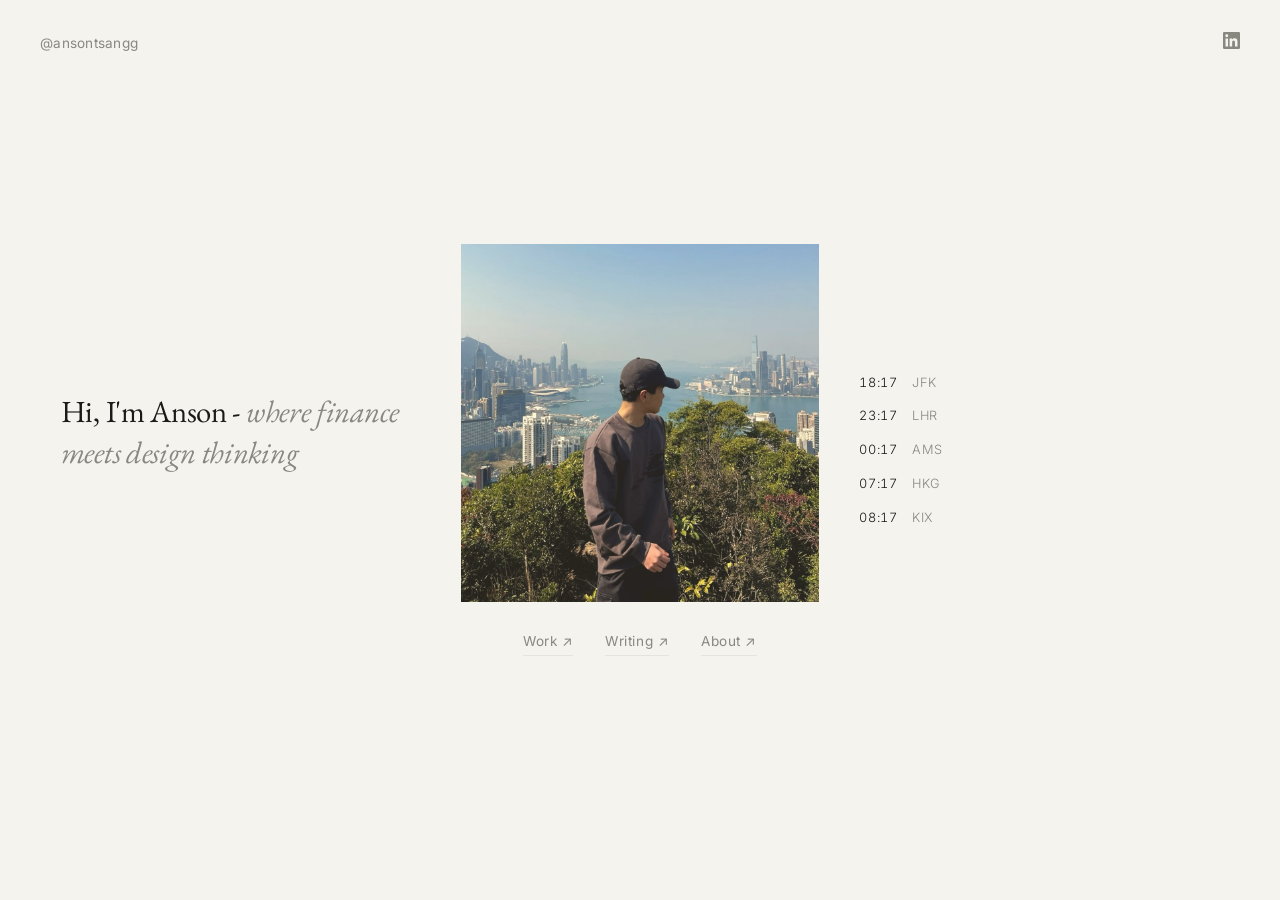
==== index.html @ f6014dbf "first commit" ====
<!doctype html>
<html lang="en">
  <head>
    <meta charset="UTF-8" />
    <meta name="viewport" content="width=device-width, initial-scale=1.0" />
    <title>Anson Tsang</title>
    <meta
      name="description"
      content="Anson Tsang - builder, thinker, writer."
    />
    <link rel="preconnect" href="https://fonts.googleapis.com" />
    <link rel="preconnect" href="https://fonts.gstatic.com" crossorigin />
    <link
      href="https://fonts.googleapis.com/css2?family=Inter:wght@300;400;500&family=EB+Garamond:ital,wght@0,400;0,500;1,400&display=swap"
      rel="stylesheet"
    />
    <link rel="stylesheet" href="styles.css" />
  </head>
  <body class="home-body">
    <!-- ─── Top Left: Handle ─────────────────────────────────── -->
    <a href="index.html" class="home-handle">@ansontsangg</a>

    <!-- ─── LinkedIn icon - top right ────────────────────────── -->
    <div class="home-top-right">
      <a
        href="https://www.linkedin.com/in/ansontsangg/"
        target="_blank"
        rel="noopener noreferrer"
        class="linkedin-icon-btn"
        aria-label="LinkedIn profile"
      >
        <svg viewBox="0 0 24 24" fill="currentColor" aria-hidden="true">
          <path
            d="M20.447 20.452h-3.554v-5.569c0-1.328-.027-3.037-1.852-3.037-1.853 0-2.136 1.445-2.136 2.939v5.667H9.351V9h3.414v1.561h.046c.477-.9 1.637-1.85 3.37-1.85 3.601 0 4.267 2.37 4.267 5.455v6.286zM5.337 7.433a2.062 2.062 0 0 1-2.063-2.065 2.064 2.064 0 1 1 2.063 2.065zm1.782 13.019H3.555V9h3.564v11.452zM22.225 0H1.771C.792 0 0 .774 0 1.729v20.542C0 23.227.792 24 1.771 24h20.451C23.2 24 24 23.227 24 22.271V1.729C24 .774 23.2 0 22.222 0h.003z"
          />
        </svg>
      </a>
    </div>

    <!-- ─── LCR Layout: Text | Photo & Links | Clocks ───────── -->
    <main class="home-full">
      <!-- LEFT: intro text -->
      <div class="home-inner">
        <h1 class="home-heading">
          Hi, I'm Anson - <em>where finance meets design thinking</em>
        </h1>
      </div>

      <!-- CENTRE: square photo + links -->
      <div class="home-centre">
        <img
          src="474770737_584428691124897_854853424259294176_n.png"
          alt="Anson Tsang"
          class="home-photo"
        />
        <nav class="home-links">
          <a href="work.html" class="home-link">Work ↗</a>
          <a href="writing.html" class="home-link">Writing ↗</a>
          <a href="about.html" class="home-link">About ↗</a>
        </nav>
      </div>

      <!-- RIGHT: clocks -->
      <div class="home-clocks">
        <div class="clock-row" data-full="New York">
          <span class="clock-time" id="clockNY"></span>
          <span class="clock-city">JFK</span>
        </div>

        <div class="clock-row" data-full="London">
          <span class="clock-time" id="clockLondon"></span>
          <span class="clock-city">LHR</span>
        </div>
        <div class="clock-row" data-full="Amsterdam">
          <span class="clock-time" id="clockAMS"></span>
          <span class="clock-city">AMS</span>
        </div>
        <div class="clock-row" data-full="Hong Kong">
          <span class="clock-time" id="clockHK"></span>
          <span class="clock-city">HKG</span>
        </div>
        <div class="clock-row" data-full="Kyoto">
          <span class="clock-time" id="clockKyo"></span>
          <span class="clock-city">KIX</span>
        </div>
      </div>
    </main>

    <script>
      /* ── Live clocks ──────────────────────────────────────── */
      const clocks = [
        ["clockNY", "America/New_York"],
        ["clockHK", "Asia/Hong_Kong"],
        ["clockLondon", "Europe/London"],
        ["clockAMS", "Europe/Amsterdam"],
        ["clockKyo", "Asia/Tokyo"],
      ];
      function tick() {
        clocks.forEach(([id, tz]) => {
          document.getElementById(id).textContent =
            new Date().toLocaleTimeString("en-GB", {
              hour: "2-digit",
              minute: "2-digit",
              timeZone: tz,
            });
        });
      }
      tick();
      setInterval(tick, 1000);

      /* ── Typing hover on city codes ───────────────────────── */
      document.querySelectorAll(".clock-row").forEach((row) => {
        const cityEl = row.querySelector(".clock-city");
        const code = cityEl.textContent.trim();
        const full = row.dataset.full;
        let timer = null;

        function typeOut(target, from, step) {
          clearTimeout(timer);
          let i = from;
          function run() {
            i += step;
            if (step > 0 && i >= target.length) {
              cityEl.textContent = target;
              return;
            }
            if (step < 0 && i <= code.length) {
              cityEl.textContent = code;
              return;
            }
            cityEl.textContent = target.slice(0, i);
            timer = setTimeout(run, 38);
          }
          run();
        }

        row.addEventListener("mouseenter", () =>
          typeOut(full, cityEl.textContent.length, 1),
        );
        row.addEventListener("mouseleave", () =>
          typeOut(full, cityEl.textContent.length, -1),
        );
      });
    </script>
  </body>
</html>
---- styles.css ----
/* ═══════════════════════════════════════════════════════════
   RESET & BASE
═══════════════════════════════════════════════════════════ */
*,
*::before,
*::after {
  box-sizing: border-box;
  margin: 0;
  padding: 0;
}

:root {
  --bg: #f5f3ee;
  --fg: #1a1a18;
  --muted: #888880;
  --accent: #1a1a18;
  --border: #e4e3df;
  --serif: "EB Garamond", Georgia, serif;
  --sans: "Inter", system-ui, sans-serif;
  --ease: cubic-bezier(0.4, 0, 0.2, 1);
  --radius: 4px;
  --max-w: 780px;
  --nav-h: 85px;
}

html {
  font-size: 16px;
  scroll-behavior: smooth;
}

body {
  background: var(--bg);
  color: var(--fg);
  font-family: var(--sans);
  font-weight: 300;
  line-height: 1.7;
  min-height: 100vh;
  display: flex;
  flex-direction: column;
  -webkit-font-smoothing: antialiased;
}

a {
  color: inherit;
  text-decoration: none;
}

/* ═══════════════════════════════════════════════════════════
   NAV
═══════════════════════════════════════════════════════════ */
#nav {
  position: fixed;
  top: 0;
  left: 0;
  right: 0;
  height: var(--nav-h);
  display: flex;
  align-items: flex-start;
  padding: 32px 40px 0 40px;
  background: var(--bg);
  border-bottom: 1px solid transparent;
  transition: border-color 0.3s var(--ease);
  z-index: 100;
  justify-content: space-between;
}

#nav.scrolled {
  border-bottom-color: var(--border);
}

.nav-name {
  font-family: var(--sans);
  font-weight: 400;
  font-size: 0.85rem;
  letter-spacing: 0.02em;
  color: var(--muted);
  transition: color 0.2s var(--ease);
}

.nav-name:hover {
  color: var(--fg);
}

.nav-links {
  list-style: none;
  display: flex;
  gap: 32px;
}

.nav-links a {
  font-size: 0.9rem;
  font-weight: 300;
  color: var(--muted);
  transition: color 0.2s;
  letter-spacing: 0.01em;
}

.nav-links a:hover,
.nav-links a.active {
  color: var(--fg);
}

/* ═══════════════════════════════════════════════════════════
   PAGES
═══════════════════════════════════════════════════════════ */
#main {
  flex: 1;
  padding-top: var(--nav-h);
}

.page {
  display: none;
  min-height: calc(100vh - var(--nav-h));
  opacity: 0;
  transform: translateY(12px);
  transition:
    opacity 0.4s var(--ease),
    transform 0.4s var(--ease);
}

.page.active {
  display: flex;
  align-items: flex-start;
}

.page.visible {
  opacity: 1;
  transform: translateY(0);
}

/* ─── HOME (standalone full-screen, no nav) ─────────────── */
.home-body {
  overflow: hidden;
}

/* Top Left: Handle */
.home-handle {
  position: fixed;
  top: 32px;
  left: 40px;
  font-family: var(--sans);
  font-size: 0.85rem;
  font-weight: 400;
  color: var(--muted);
  letter-spacing: 0.02em;
  transition: color 0.2s var(--ease);
  z-index: 10;
}

.home-handle:hover {
  color: var(--fg);
}

/* Top Right: LinkedIn */
.home-top-right {
  position: fixed;
  top: 24px;
  right: 32px;
  z-index: 10;
}

.linkedin-icon-btn {
  color: var(--muted);
  transition:
    color 0.2s var(--ease),
    background 0.2s var(--ease);
  line-height: 0;
  padding: 8px;
  border-radius: 10px;
  background: transparent;
  display: flex;
}

.linkedin-icon-btn:hover {
  color: var(--fg);
  background: var(--border);
}

.linkedin-icon-btn svg {
  width: 17px;
  height: 17px;
}

/* ─── LCR layout: text | photo+links | clocks ──────────── */
.home-full {
  display: grid;
  grid-template-columns: 1fr auto 1fr;
  align-items: center;
  min-height: 100vh;
  padding: 0 40px;
  gap: 20px;
}

/* LEFT: Text */
.home-inner {
  max-width: 380px;
  justify-self: end;
  padding-right: 20px;
}

.home-heading {
  font-family: var(--serif);
  font-size: clamp(1.5rem, 2.4vw, 2.1rem);
  font-weight: 400;
  line-height: 1.35;
  letter-spacing: -0.01em;
  margin-bottom: 36px;
}

.home-heading em {
  font-style: italic;
  color: var(--muted);
}

/* CENTRE: Photo + Links */
.home-centre {
  flex: 0 0 auto;
  display: flex;
  flex-direction: column;
  align-items: center;
  gap: 28px;
}

.home-photo {
  width: clamp(220px, 28vw, 380px);
  height: clamp(220px, 28vw, 380px);
  object-fit: cover;
  border-radius: 0;
  display: block;
}

.home-links {
  display: flex;
  gap: 32px;
}

.home-link {
  font-size: 0.85rem;
  font-weight: 400;
  color: var(--muted);
  border-bottom: 1px solid var(--border);
  padding-bottom: 2px;
  letter-spacing: 0.04em;
  transition:
    color 0.2s,
    border-color 0.2s;
}

.home-link:hover {
  color: var(--fg);
  border-color: var(--fg);
}

/* RIGHT: Clocks */
.home-clocks {
  display: flex;
  flex-direction: column;
  align-items: flex-start;
  justify-content: center;
  gap: 12px;
  justify-self: start;
  padding-left: 20px;
}

.clock-row {
  display: flex;
  align-items: baseline;
  gap: 14px;
  cursor: default;
}

.clock-city {
  font-size: 0.8rem;
  color: var(--muted);
  font-weight: 300;
  letter-spacing: 0.04em;
  white-space: nowrap;
  transition: color 0.15s;
}

.clock-row:hover .clock-city {
  color: var(--fg);
}

.clock-time {
  font-family: var(--sans);
  font-size: 0.8rem;
  font-weight: 300;
  color: var(--fg);
  font-variant-numeric: tabular-nums;
  letter-spacing: 0.06em;
  white-space: nowrap;
}

/* ─── PAGE INNER ─────────────────────────────────────────── */
.page-inner {
  width: 100%;
  max-width: var(--max-w);
  margin: 0 auto;
  padding: 72px 40px 80px;
}

.page-title {
  font-family: var(--serif);
  font-size: 1.1rem;
  font-weight: 400;
  color: var(--muted);
  letter-spacing: 0.04em;
  text-transform: uppercase;
  margin-bottom: 56px;
}

/* ─── WORK ───────────────────────────────────────────────── */
.project-list {
  display: flex;
  flex-direction: column;
  gap: 0;
}

.project-item {
  padding: 32px 0;
  border-top: 1px solid var(--border);
  display: grid;
  grid-template-columns: 120px 1fr;
  grid-template-rows: auto auto auto;
  column-gap: 24px;
  row-gap: 6px;
  transition: opacity 0.2s;
}

.project-item:last-child {
  border-bottom: 1px solid var(--border);
}

.project-meta {
  grid-column: 1;
  grid-row: 1;
  display: flex;
  flex-direction: column;
  gap: 4px;
  padding-top: 3px;
}

.project-year {
  font-size: 0.78rem;
  color: var(--muted);
  font-weight: 300;
}

.project-tag {
  font-size: 0.72rem;
  color: var(--muted);
  text-transform: uppercase;
  letter-spacing: 0.06em;
  font-weight: 400;
}

.project-name {
  grid-column: 2;
  grid-row: 1;
  font-family: var(--serif);
  font-size: 1.35rem;
  font-weight: 400;
  line-height: 1.3;
  letter-spacing: -0.01em;
}

.project-desc {
  grid-column: 2;
  grid-row: 2;
  font-size: 0.9rem;
  color: var(--muted);
  max-width: 520px;
  line-height: 1.6;
}

.project-desc ul {
  list-style: none;
  display: flex;
  flex-direction: column;
  gap: 8px;
  padding-left: 0;
}

.project-desc li {
  position: relative;
  padding-left: 14px;
}

.project-desc li::before {
  content: "•";
  position: absolute;
  left: 0;
  color: var(--muted);
}

.project-desc strong {
  color: var(--fg);
  font-weight: 500;
}

.project-link {
  grid-column: 2;
  grid-row: 3;
  font-size: 0.82rem;
  color: var(--muted);
  display: inline-flex;
  align-items: center;
  gap: 4px;
  margin-top: 8px;
  transition: color 0.2s;
  width: fit-content;
}

.project-link:hover {
  color: var(--fg);
}

/* ─── WRITING ────────────────────────────────────────────── */
.writing-list {
  display: flex;
  flex-direction: column;
}

.writing-item {
  display: grid;
  grid-template-columns: 120px 1fr;
  column-gap: 24px;
  padding: 28px 0;
  border-top: 1px solid var(--border);
  align-items: start;
}

.writing-item:last-child {
  border-bottom: 1px solid var(--border);
}

.writing-date {
  font-size: 0.78rem;
  color: var(--muted);
  font-weight: 300;
  padding-top: 5px;
}

.writing-title {
  font-family: var(--serif);
  font-size: 1.25rem;
  font-weight: 400;
  line-height: 1.3;
  letter-spacing: -0.01em;
  margin-bottom: 6px;
}

.writing-title a {
  border-bottom: 1px solid transparent;
  transition: border-color 0.2s;
}

.writing-title a:hover {
  border-bottom-color: var(--fg);
}

.writing-excerpt {
  font-size: 0.88rem;
  color: var(--muted);
  line-height: 1.6;
  max-width: 480px;
}

.writing-meta {
  font-size: 0.72rem;
  color: var(--muted);
  font-weight: 300;
}

/* ─── ABOUT ──────────────────────────────────────────────── */
.about-inner {
  max-width: 1100px;
}

.about-grid {
  display: grid;
  grid-template-columns: 2fr 3fr;
  column-gap: 80px;
  align-items: start;
}

.about-text p {
  font-size: 1.05rem;
  line-height: 1.8;
  margin-bottom: 20px;
  max-width: 480px;
}

.about-links {
  display: flex;
  flex-wrap: wrap;
  gap: 20px;
  margin-top: 36px;
}

.about-link {
  font-size: 0.88rem;
  font-weight: 400;
  color: var(--muted);
  border-bottom: 1px solid var(--border);
  padding-bottom: 2px;
  transition:
    color 0.2s,
    border-color 0.2s;
}

.about-link:hover {
  color: var(--fg);
  border-color: var(--fg);
}

.about-sidebar {
  padding-top: 4px;
}

.sidebar-block {
  margin-bottom: 36px;
}

.sidebar-block h4 {
  font-size: 0.72rem;
  text-transform: uppercase;
  letter-spacing: 0.08em;
  color: var(--muted);
  font-weight: 400;
  margin-bottom: 14px;
}

.sidebar-block ul {
  list-style: none;
  display: flex;
  flex-direction: column;
  gap: 10px;
}

.sidebar-block li {
  display: flex;
  justify-content: space-between;
  font-size: 0.88rem;
  gap: 12px;
}

.sidebar-role {
  font-weight: 400;
}
.sidebar-year {
  color: var(--muted);
  white-space: nowrap;
}

/* ═══════════════════════════════════════════════════════════
   FOOTER
═══════════════════════════════════════════════════════════ */
#footer {
  padding: 20px 40px;
  font-size: 0.78rem;
  color: var(--muted);
  border-top: 1px solid var(--border);
  display: flex;
  justify-content: space-between;
  font-weight: 300;
}

/* ═══════════════════════════════════════════════════════════
   POST / ARTICLE PAGE
═══════════════════════════════════════════════════════════ */
.post-page {
  width: 100%;
  max-width: 680px;
  margin: 0 auto;
  padding: 72px 40px 100px;
}

.post-back {
  display: inline-flex;
  align-items: center;
  font-size: 0.82rem;
  color: var(--muted);
  margin-bottom: 48px;
  transition: color 0.2s;
  letter-spacing: 0.01em;
}

.post-back:hover {
  color: var(--fg);
}

.post-meta-row {
  margin-bottom: 16px;
}

.post-date {
  font-size: 0.78rem;
  color: var(--muted);
  font-weight: 300;
}

.post-title {
  font-family: var(--serif);
  font-size: clamp(1.8rem, 4vw, 2.6rem);
  font-weight: 400;
  line-height: 1.25;
  letter-spacing: -0.02em;
  margin-bottom: 20px;
}

.post-lede {
  font-family: var(--serif);
  font-size: 1.15rem;
  font-style: italic;
  color: var(--muted);
  line-height: 1.65;
  margin-bottom: 56px;
  padding-bottom: 48px;
  border-bottom: 1px solid var(--border);
}

/* Body copy */
.post-content {
  font-family: var(--serif);
  font-size: 1.1rem;
  line-height: 1.85;
}

.post-content p {
  margin-bottom: 28px;
}

.post-content h2 {
  font-family: var(--sans);
  font-size: 0.72rem;
  text-transform: uppercase;
  letter-spacing: 0.1em;
  color: var(--muted);
  font-weight: 400;
  margin-top: 52px;
  margin-bottom: 20px;
}

.post-content a {
  border-bottom: 1px solid var(--border);
  transition: border-color 0.2s;
}

.post-content a:hover {
  border-bottom-color: var(--fg);
}

.post-content sup {
  font-size: 0.65rem;
  font-family: var(--sans);
  color: var(--muted);
  line-height: 0;
  vertical-align: baseline;
  position: relative;
  top: -0.4em;
  padding-left: 2px;
}

.post-content blockquote {
  border-left: 2px solid var(--border);
  padding-left: 24px;
  color: var(--muted);
  margin: 32px 0;
  font-style: italic;
}

.post-figure {
  margin: 48px 0;
  display: flex;
  flex-direction: column;
  gap: 16px;
}

.post-figure img {
  width: 100%;
  height: auto;
  border-radius: var(--radius);
  border: 1px solid var(--border);
}

.post-figure figcaption {
  font-family: var(--sans);
  font-size: 0.8rem;
  color: var(--muted);
  text-align: center;
  font-weight: 300;
  letter-spacing: 0.02em;
}

.post-table {
  width: 100%;
  border-collapse: collapse;
  font-family: var(--sans);
  font-size: 0.85rem;
  text-align: left;
}

.post-table th,
.post-table td {
  padding: 12px 16px;
  border-bottom: 1px solid var(--border);
  color: var(--fg);
}

.post-table th {
  font-weight: 500;
  color: var(--muted);
  text-transform: uppercase;
  font-size: 0.75rem;
  letter-spacing: 0.08em;
}

.post-table .table-average {
  font-weight: 500;
  background-color: rgba(0, 0, 0, 0.02);
}

.post-citations {
  margin-top: 64px;
  padding-top: 32px;
  border-top: 1px solid var(--border);
}

.post-citations summary {
  font-size: 0.85rem;
  font-weight: 500;
  color: var(--muted);
  cursor: pointer;
  user-select: none;
  transition: color 0.15s ease;
  padding-bottom: 12px;
}

.post-citations summary:hover {
  color: var(--fg);
}

.post-citations .citations-list {
  display: flex;
  flex-direction: column;
  gap: 12px;
  padding-top: 16px;
}

.post-citations .citations-list p {
  font-size: 0.75rem;
  line-height: 1.4;
  margin: 0;
  color: var(--muted);
}

.post-citations .citations-list a {
  color: var(--muted);
  text-decoration: underline;
  text-underline-offset: 2px;
  transition: color 0.15s ease;
}

.post-citations .citations-list a:hover {
  color: var(--fg);
}

/* ═══════════════════════════════════════════════════════════
   RESPONSIVE
═══════════════════════════════════════════════════════════ */
@media (max-width: 640px) {
  #nav {
    padding: 0 20px;
  }

  .home-heading {
    font-size: clamp(1.7rem, 7vw, 2.4rem);
  }
  .home-links {
    flex-direction: column;
    gap: 14px;
  }

  .page-inner {
    padding: 56px 20px 60px;
  }

  .project-item,
  .writing-item {
    grid-template-columns: 1fr;
    row-gap: 8px;
  }

  .project-meta {
    flex-direction: row;
    gap: 10px;
  }

  .about-grid {
    grid-template-columns: 1fr;
    gap: 48px;
  }

  #footer {
    padding: 20px;
    flex-direction: column;
    gap: 4px;
  }

  .home-full {
    display: flex;
    flex-direction: column;
    justify-content: center;
    padding: 80px 24px 60px;
    gap: 40px;
    text-align: center;
  }
  .home-inner {
    max-width: 100%;
    text-align: center;
    justify-self: center;
    padding-right: 0;
  }
  .home-links {
    justify-content: center;
  }
  .home-photo {
    width: 140px;
    height: 140px;
  }
  .home-clocks {
    align-items: center;
    justify-self: center;
    padding-left: 0;
  }
  .home-top-right {
    top: 20px;
    right: 24px;
  }
}

/* ─── PHOTOGRAPHY SECTION ────────────────────────────────── */
.photography-title {
  font-family: var(--sans);
  font-size: 0.72rem;
  text-transform: uppercase;
  letter-spacing: 0.1em;
  color: var(--muted);
  font-weight: 400;
  margin-top: 80px;
  margin-bottom: 32px;
  border-bottom: 1px solid var(--border);
  padding-bottom: 12px;
}

.photography-grid {
  display: grid;
  grid-template-columns: repeat(4, 1fr);
  gap: 4px;
  align-content: start;
}

.photography-img {
  width: 100%;
  aspect-ratio: 1 / 1;
  object-fit: cover;
  border-radius: 2px;
}

@media (max-width: 640px) {
  .photography-grid {
    grid-template-columns: repeat(3, 1fr);
    gap: 4px;
  }
}
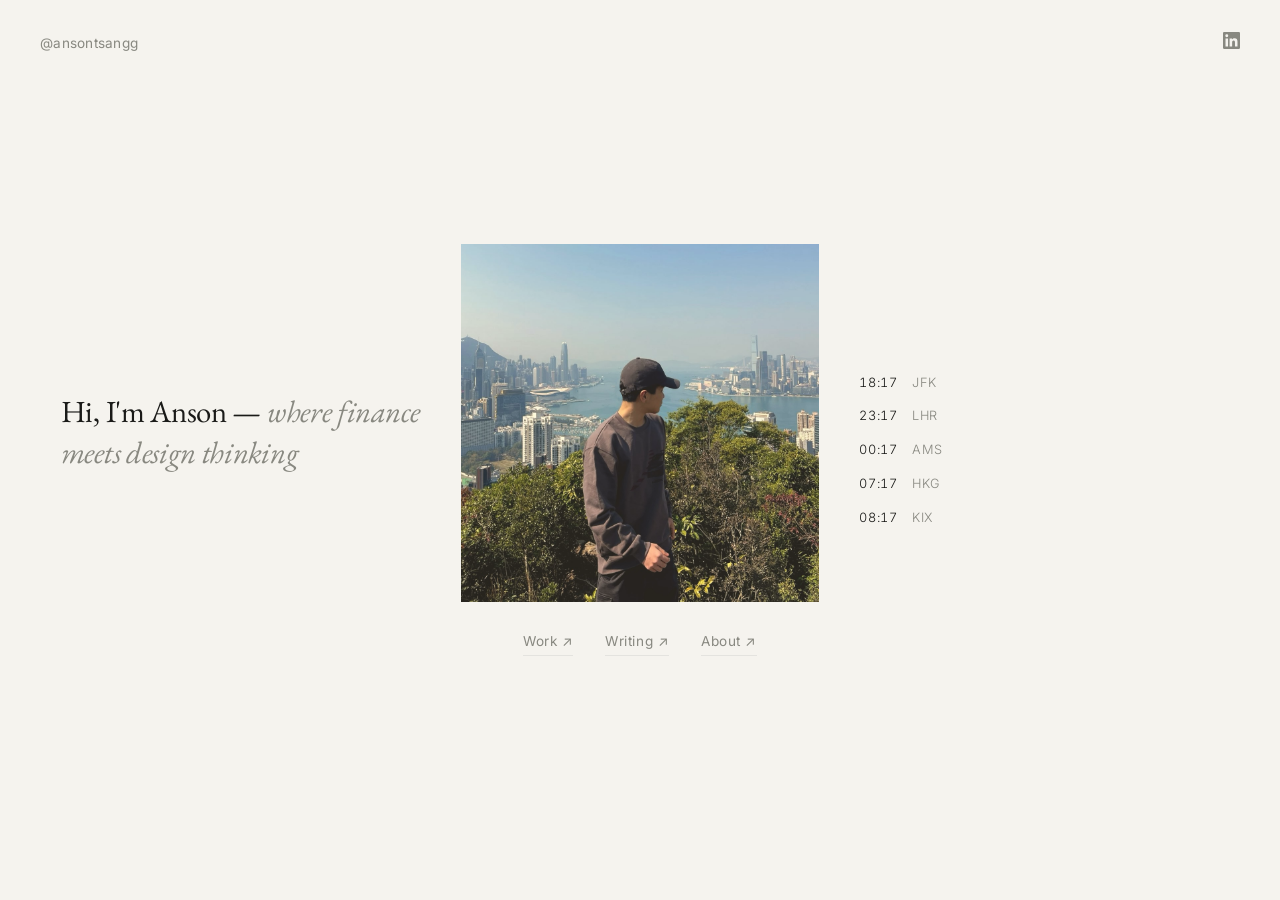
==== commit 260239de: "icon" ====
--- a/index.html
+++ b/index.html
@@ -15,6 +15,7 @@
       rel="stylesheet"
     />
     <link rel="stylesheet" href="styles.css" />
+    <link rel="icon" href="icon.png">
   </head>
   <body class="home-body">
     <!-- ─── Top Left: Handle ─────────────────────────────────── -->
@@ -42,7 +43,7 @@
       <!-- LEFT: intro text -->
       <div class="home-inner">
         <h1 class="home-heading">
-          Hi, I'm Anson - <em>where finance meets design thinking</em>
+          Hi, I'm Anson — <em>where finance meets design thinking</em>
         </h1>
       </div>
 
